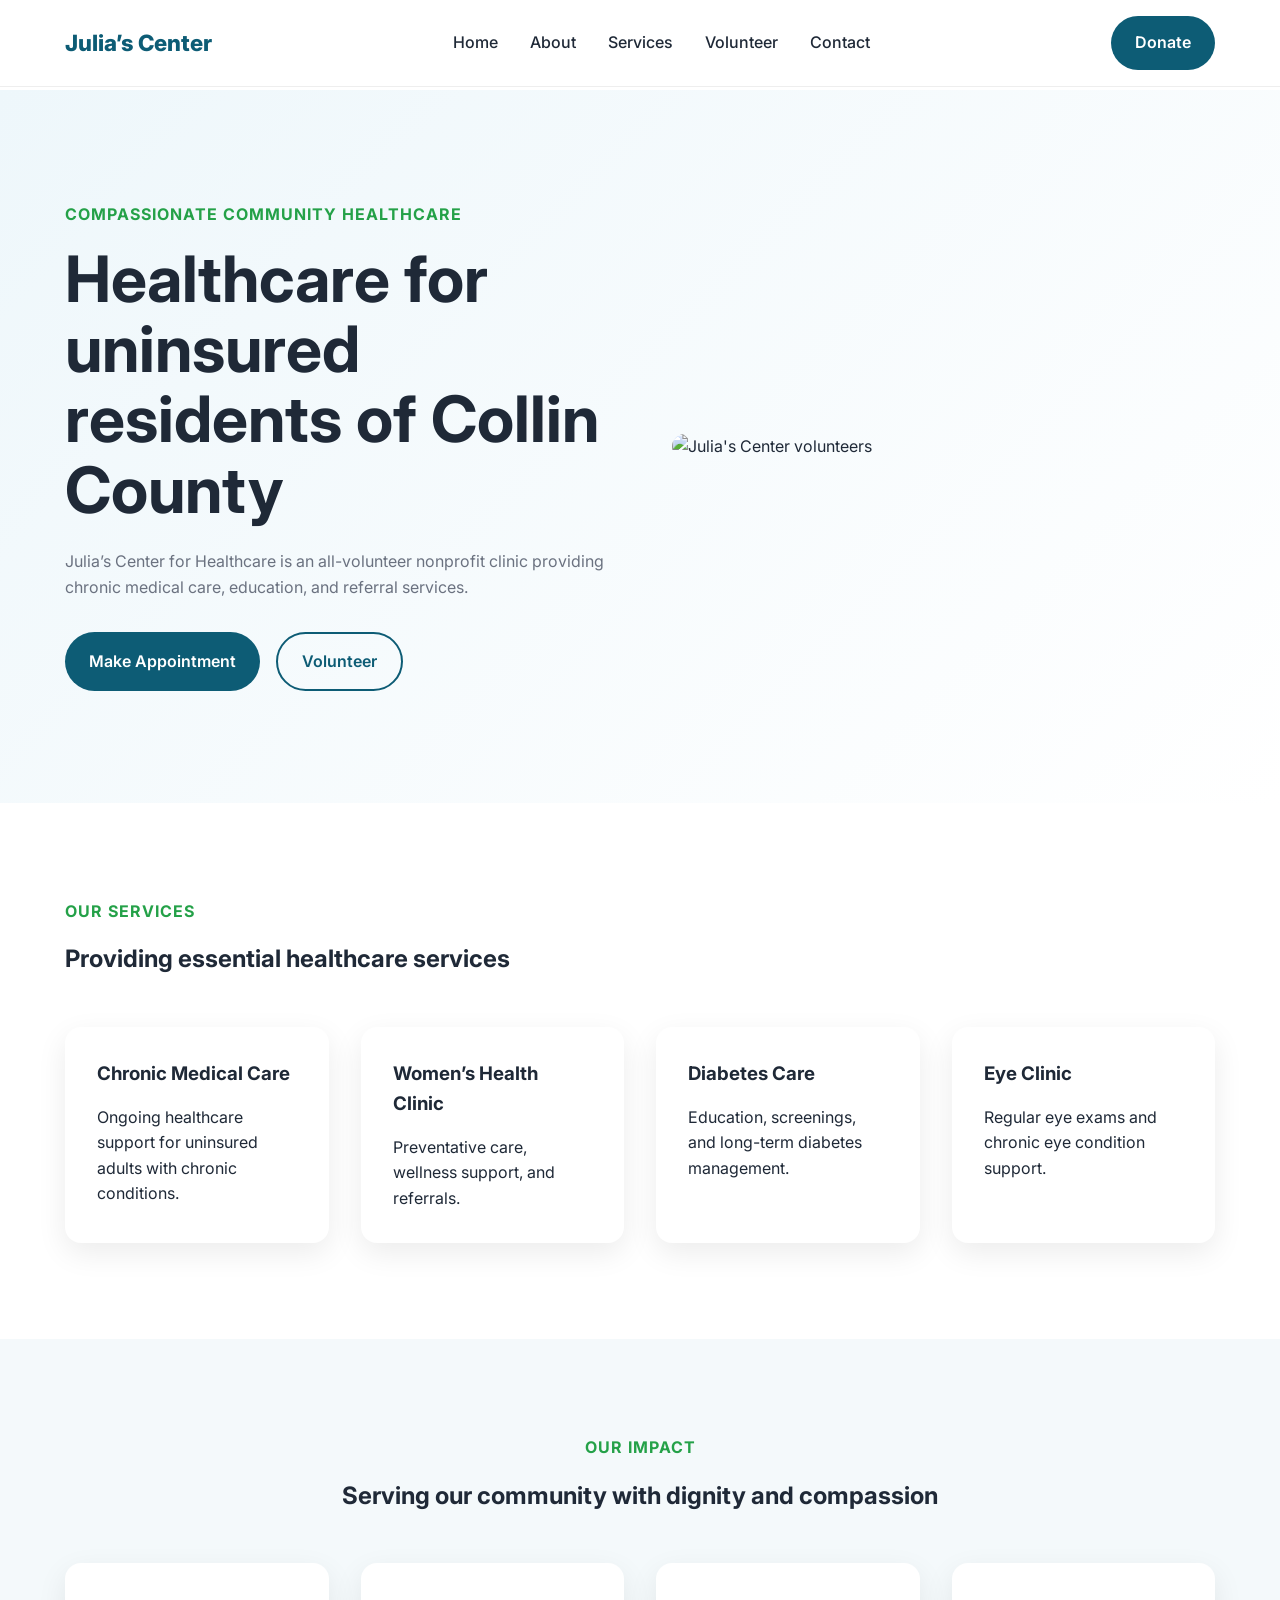
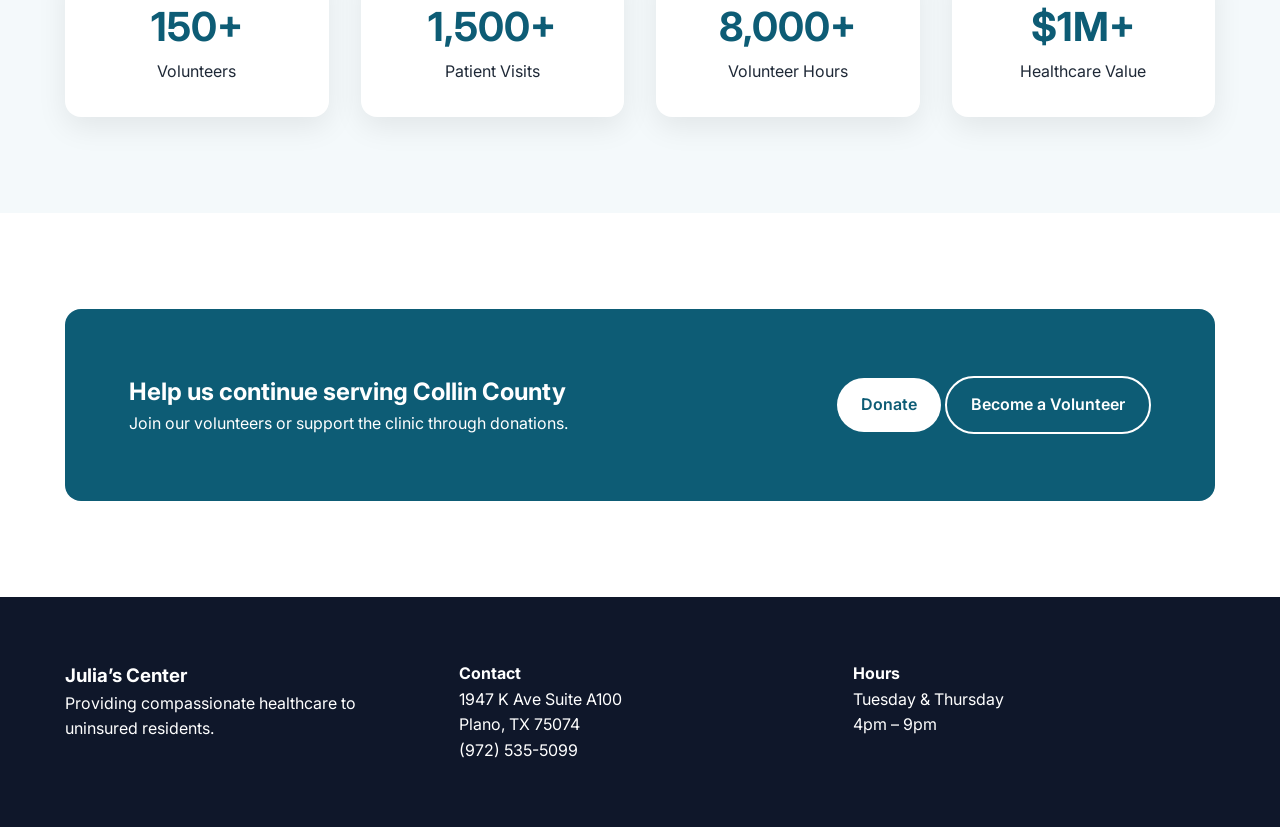
==== services.html @ 9039cee6 "Navigation fades away" ====
<!DOCTYPE html>
<html lang="en">
<head>
  <meta charset="UTF-8" />
  <meta name="viewport" content="width=device-width, initial-scale=1.0"/>

  <title>Julia's Center for Healthcare</title>

  <meta name="description" content="Healthcare for uninsured residents of Collin County."/>

  <link rel="preconnect" href="https://fonts.googleapis.com">
  <link rel="preconnect" href="https://fonts.gstatic.com" crossorigin= "anonymous">

  <link
    href="https://fonts.googleapis.com/css2?family=Inter:wght@400;500;600;700;800&display=swap" rel="stylesheet"/>

  <link rel="stylesheet" href="indexStyles.css" />
</head>

<body>

  <!-- HEADER -->
  <header class="header">
    <div class="container nav-wrapper">

      <a href="#" class="logo">
        Julia’s Center
      </a>

      <nav class="nav">
        <a href="index.html">Home</a>
        <a href="#">About</a>
        <a href="services.html">Services</a>
        <a href="#">Volunteer</a>
        <a href="#">Contact</a>
      </nav>

      <a href="#" class="btn btn-primary">
        Donate
      </a>

    </div>
  </header>

  <!-- HERO -->
  <section class="hero">

    <div class="container hero-grid">

      <div class="hero-content">

        <span class="eyebrow">
          Compassionate Community Healthcare
        </span>

        <h1>
          Healthcare for uninsured residents of Collin County
        </h1>

        <p>
          Julia’s Center for Healthcare is an all-volunteer nonprofit clinic
          providing chronic medical care, education, and referral services.
        </p>

        <div class="hero-buttons">
          <a href="#" class="btn btn-primary">
            Make Appointment
          </a>

          <a href="#" class="btn btn-secondary">
            Volunteer
          </a>
        </div>

      </div>

      <div class="hero-image">
        <img
          src="images/clinic.jpg"
          alt="Julia's Center volunteers"
        />
      </div>

    </div>

  </section>

  <!-- SERVICES -->
  <section class="services">

    <div class="container">

      <div class="section-heading">
        <span class="eyebrow">Our Services</span>

        <h2>
          Providing essential healthcare services
        </h2>
      </div>

      <div class="service-grid">

        <article class="card">
          <h3>Chronic Medical Care</h3>

          <p>
            Ongoing healthcare support for uninsured adults with chronic conditions.
          </p>
        </article>

        <article class="card">
          <h3>Women’s Health Clinic</h3>

          <p>
            Preventative care, wellness support, and referrals.
          </p>
        </article>

        <article class="card">
          <h3>Diabetes Care</h3>

          <p>
            Education, screenings, and long-term diabetes management.
          </p>
        </article>

        <article class="card">
          <h3>Eye Clinic</h3>

          <p>
            Regular eye exams and chronic eye condition support.
          </p>
        </article>

      </div>

    </div>

  </section>

  <!-- IMPACT -->
  <section class="impact">

    <div class="container">

      <div class="section-heading center">
        <span class="eyebrow">Our Impact</span>

        <h2>
          Serving our community with dignity and compassion
        </h2>
      </div>

      <div class="stats-grid">

        <div class="stat-card">
          <h3>150+</h3>
          <p>Volunteers</p>
        </div>

        <div class="stat-card">
          <h3>1,500+</h3>
          <p>Patient Visits</p>
        </div>

        <div class="stat-card">
          <h3>8,000+</h3>
          <p>Volunteer Hours</p>
        </div>

        <div class="stat-card">
          <h3>$1M+</h3>
          <p>Healthcare Value</p>
        </div>

      </div>

    </div>

  </section>

  <!-- CTA -->
  <section class="cta">

    <div class="container cta-box">

      <div>
        <h2>
          Help us continue serving Collin County
        </h2>

        <p>
          Join our volunteers or support the clinic through donations.
        </p>
      </div>

      <div class="cta-buttons">
        <a href="#" class="btn btn-light">
          Donate
        </a>

        <a href="#" class="btn btn-outline">
          Become a Volunteer
        </a>
      </div>

    </div>

  </section>

  <!-- FOOTER -->
  <footer class="footer">

    <div class="container footer-grid">

      <div>
        <h3>Julia’s Center</h3>

        <p>
          Providing compassionate healthcare to uninsured residents.
        </p>
      </div>

      <div>
        <h4>Contact</h4>

        <p>1947 K Ave Suite A100</p>
        <p>Plano, TX 75074</p>
        <p>(972) 535-5099</p>
      </div>

      <div>
        <h4>Hours</h4>

        <p>Tuesday & Thursday</p>
        <p>4pm – 9pm</p>
      </div>

    </div>

  </footer>

</body>
</html>
---- indexStyles.css ----
/* indexStyles.css */

:root {
  --primary: #0d5c75;
  --secondary: #f4f9fb;
  --accent: #24a148;
  --dark: #1f2937;
  --gray: #6b7280;
  --white: #ffffff;

  --radius: 16px;

  --shadow:
    0 10px 30px rgba(0, 0, 0, 0.08);
}

/* RESET */

* {
  margin: 0;
  padding: 0;
  box-sizing: border-box;
}

html {
  scroll-behavior: smooth;
}

body {
  font-family: "Inter", sans-serif;
  color: var(--dark);
  line-height: 1.6;
  background: #fff;

  /* prevents fixed header overlap */
  padding-top: 90px;
}

img {
  width: 100%;
  display: block;
  border-radius: var(--radius);
}

a {
  text-decoration: none;
}

.container {
  width: min(1150px, 90%);
  margin-inline: auto;
}

/* HEADER */

.header {
  position: fixed;

  top: 0;
  left: 0;

  width: 100%;

  z-index: 1000;

  background: rgba(255,255,255,0.95);

  backdrop-filter: blur(12px);

  border-bottom: 1px solid #eee;

  transition:
    transform 0.35s ease,
    background 0.3s ease;
}

/* hide on scroll */
.header.hide {
  transform: translateY(-100%);
}

/* show when hovered */
.header:hover {
  transform: translateY(0);
}

.nav-wrapper {
  display: flex;

  align-items: center;
  justify-content: space-between;

  padding: 1rem 0;
}

.logo {
  font-size: 1.4rem;
  font-weight: 800;

  color: var(--primary);
}

.nav {
  display: flex;
  gap: 2rem;
}

.nav a {
  color: var(--dark);
  font-weight: 500;

  transition: 0.2s ease;
}

.nav a:hover {
  color: var(--primary);
}

/* BUTTONS */

.btn {
  display: inline-flex;

  align-items: center;
  justify-content: center;

  padding: 0.9rem 1.5rem;

  border-radius: 999px;

  font-weight: 600;

  transition: 0.3s ease;
}

.btn-primary {
  background: var(--primary);
  color: white;
}

.btn-primary:hover {
  background: #09485d;
}

.btn-secondary {
  border: 2px solid var(--primary);
  color: var(--primary);
}

.btn-secondary:hover {
  background: var(--primary);
  color: white;
}

.btn-light {
  background: white;
  color: var(--primary);
}

.btn-outline {
  border: 2px solid white;
  color: white;
}

/* HERO */

.hero {
  padding: 7rem 0;

  background:
    linear-gradient(
      135deg,
      #eef7fb,
      #ffffff
    );
}

.hero-grid {
  display: grid;

  grid-template-columns: 1fr 1fr;

  gap: 4rem;

  align-items: center;
}

.hero-content h1 {
  font-size: clamp(2.5rem, 5vw, 4.5rem);

  line-height: 1.1;

  margin-bottom: 1.5rem;
}

.hero-content p {
  color: var(--gray);

  margin-bottom: 2rem;

  max-width: 600px;
}

.eyebrow {
  display: inline-block;

  margin-bottom: 1rem;

  color: var(--accent);

  font-weight: 700;

  text-transform: uppercase;

  letter-spacing: 1px;
}

.hero-buttons {
  display: flex;
  gap: 1rem;
}

/* SECTIONS */

section {
  padding: 6rem 0;
}

.section-heading {
  margin-bottom: 3rem;
}

.section-heading.center {
  text-align: center;
}

/* SERVICES */

.services {
  background: white;
}

.service-grid {
  display: grid;

  grid-template-columns:
    repeat(auto-fit, minmax(250px, 1fr));

  gap: 2rem;
}

.card {
  background: white;

  padding: 2rem;

  border-radius: var(--radius);

  box-shadow: var(--shadow);

  transition: 0.3s ease;
}

.card:hover {
  transform: translateY(-5px);
}

.card h3 {
  margin-bottom: 1rem;
}

/* IMPACT */

.impact {
  background: var(--secondary);
}

.stats-grid {
  display: grid;

  grid-template-columns:
    repeat(auto-fit, minmax(200px, 1fr));

  gap: 2rem;
}

.stat-card {
  background: white;

  padding: 2rem;

  border-radius: var(--radius);

  text-align: center;

  box-shadow: var(--shadow);
}

.stat-card h3 {
  font-size: 2.5rem;
  color: var(--primary);
}

/* CTA */

.cta-box {
  background: var(--primary);

  color: white;

  border-radius: var(--radius);

  padding: 4rem;

  display: flex;

  justify-content: space-between;
  align-items: center;

  gap: 2rem;
}

/* FOOTER */

.footer {
  background: #0f172a;

  color: white;

  padding: 4rem 0;
}

.footer-grid {
  display: grid;

  grid-template-columns:
    repeat(auto-fit, minmax(250px, 1fr));

  gap: 2rem;
}

/* MOBILE */

@media (max-width: 900px) {

  .hero-grid,
  .cta-box {
    grid-template-columns: 1fr;

    flex-direction: column;
  }

  .nav {
    display: none;
  }

  .hero {
    padding: 4rem 0;
  }

  .hero-buttons {
    flex-direction: column;
  }

  .cta-buttons {
    width: 100%;

    display: flex;

    flex-direction: column;
  }

  .btn {
    width: 100%;
  }
}
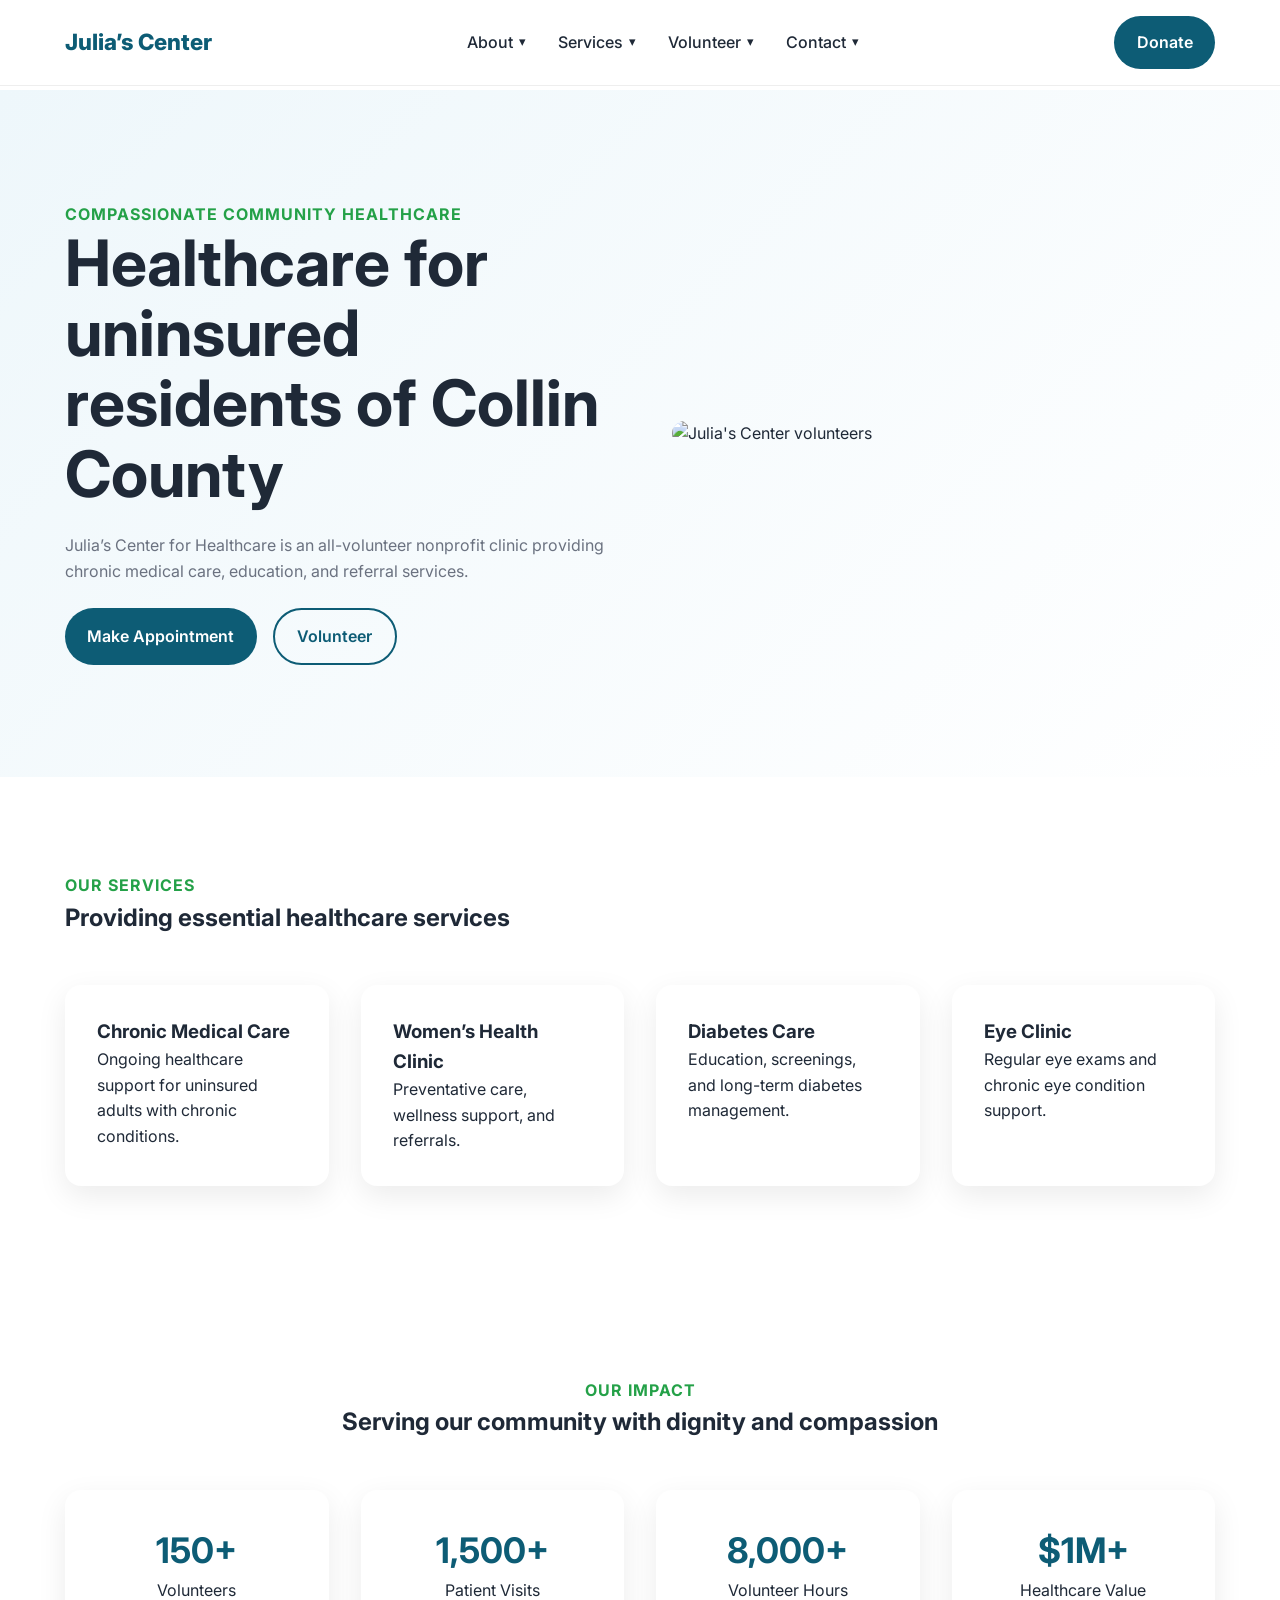
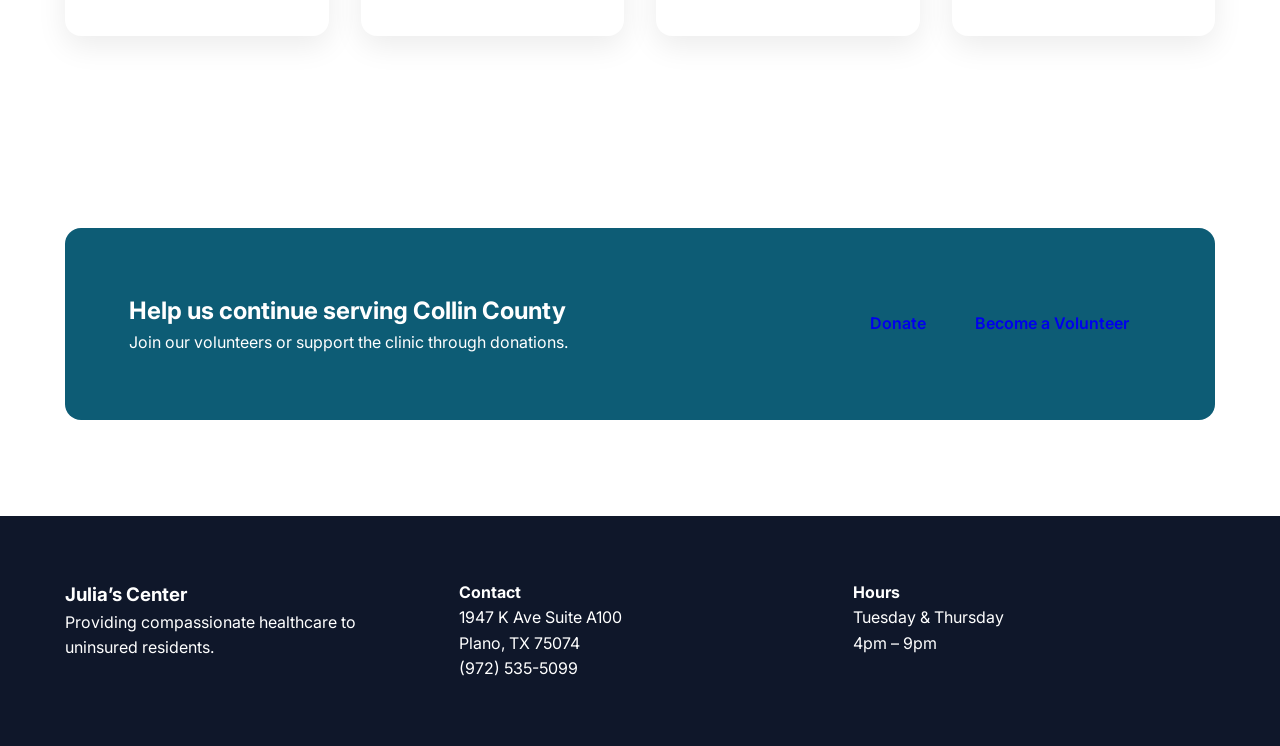
==== commit aaf2f8e6: "Creating services.html , updating indexStyles sheet and index.html, adding drop down menu functional" ====
--- a/services.html
+++ b/services.html
@@ -19,28 +19,90 @@
 
 <body>
 
-  <!-- HEADER -->
-  <header class="header">
-    <div class="container nav-wrapper">
-
-      <a href="#" class="logo">
-        Julia’s Center
-      </a>
-
-      <nav class="nav">
-        <a href="index.html">Home</a>
-        <a href="#">About</a>
-        <a href="services.html">Services</a>
-        <a href="#">Volunteer</a>
-        <a href="#">Contact</a>
-      </nav>
-
-      <a href="#" class="btn btn-primary">
-        Donate
-      </a>
-
-    </div>
-  </header>
+<!-- HEADER -->
+<header class="header">
+
+  <div class="container nav-wrapper">
+
+    <!-- LOGO -->
+    <a href="index.html" class="logo">
+      Julia’s Center
+    </a>
+
+    <!-- NAVIGATION -->
+    <nav class="nav">
+
+      <!-- ABOUT -->
+      <div class="dropdown">
+
+        <a href="about.html" class="dropdown-link">
+          About
+        </a>
+
+        <div class="dropdown-menu">
+          <a href="about.html">Our Mission</a>
+          <a href="about.html">Our History</a>
+          <a href="about.html">Leadership</a>
+        </div>
+
+      </div>
+
+      <!-- SERVICES -->
+      <div class="dropdown">
+
+        <a href="services.html" class="dropdown-link">
+          Services
+        </a>
+
+        <div class="dropdown-menu">
+          <a href="services.html">Chronic Care</a>
+          <a href="services.html">Women's Health</a>
+          <a href="services.html">Diabetes Care</a>
+          <a href="services.html">Eye Clinic</a>
+        </div>
+
+      </div>
+
+      <!-- VOLUNTEER -->
+      <div class="dropdown">
+
+        <a href="volunteer.html" class="dropdown-link">
+          Volunteer
+        </a>
+
+        <div class="dropdown-menu">
+          <a href="volunteer.html">Medical Volunteers</a>
+          <a href="volunteer.html">Community Support</a>
+          <a href="volunteer.html">Donate Time</a>
+        </div>
+
+      </div>
+
+      <!-- CONTACT -->
+      <div class="dropdown">
+
+        <a href="contact.html" class="dropdown-link">
+          Contact
+        </a>
+
+        <div class="dropdown-menu">
+          <a href="contact.html">Location</a>
+          <a href="contact.html">Hours</a>
+          <a href="contact.html">Appointments</a>
+        </div>
+
+      </div>
+
+    </nav>
+
+    <!-- BUTTON -->
+    <a href="donate.html" class="btn btn-primary">
+      Donate
+    </a>
+
+  </div>
+
+</header>
 
   <!-- HERO -->
   <section class="hero">
--- a/indexStyles.css
+++ b/indexStyles.css
@@ -1,5 +1,3 @@
-/* indexStyles.css */
-
 :root {
   --primary: #0d5c75;
   --secondary: #f4f9fb;
@@ -9,13 +7,10 @@
   --white: #ffffff;
 
   --radius: 16px;
-
-  --shadow:
-    0 10px 30px rgba(0, 0, 0, 0.08);
+  --shadow: 0 10px 30px rgba(0, 0, 0, 0.08);
 }
 
 /* RESET */
-
 * {
   margin: 0;
   padding: 0;
@@ -31,9 +26,11 @@
   color: var(--dark);
   line-height: 1.6;
   background: #fff;
-
-  /* prevents fixed header overlap */
   padding-top: 90px;
+}
+
+a {
+  text-decoration: none;
 }
 
 img {
@@ -42,61 +39,38 @@
   border-radius: var(--radius);
 }
 
-a {
-  text-decoration: none;
-}
-
 .container {
   width: min(1150px, 90%);
   margin-inline: auto;
 }
 
 /* HEADER */
-
 .header {
   position: fixed;
-
   top: 0;
-  left: 0;
-
   width: 100%;
-
   z-index: 1000;
-
   background: rgba(255,255,255,0.95);
-
   backdrop-filter: blur(12px);
-
   border-bottom: 1px solid #eee;
-
-  transition:
-    transform 0.35s ease,
-    background 0.3s ease;
-}
-
-/* hide on scroll */
+  transition: transform 0.35s ease;
+}
+
 .header.hide {
   transform: translateY(-100%);
 }
 
-/* show when hovered */
-.header:hover {
-  transform: translateY(0);
-}
-
+/* NAV */
 .nav-wrapper {
   display: flex;
-
-  align-items: center;
   justify-content: space-between;
-
+  align-items: center;
   padding: 1rem 0;
 }
 
 .logo {
+  font-weight: 800;
   font-size: 1.4rem;
-  font-weight: 800;
-
   color: var(--primary);
 }
 
@@ -108,29 +82,79 @@
 .nav a {
   color: var(--dark);
   font-weight: 500;
-
+}
+
+.nav a:hover {
+  color: var(--primary);
+}
+
+/* DROPDOWN */
+.dropdown {
+  position: relative;
+}
+
+.dropdown-link {
+  display: inline-flex;
+  align-items: center;
+  gap: 6px;
+  color: var(--dark);
+  font-weight: 500;
+}
+
+.dropdown-link::after {
+  content: "▾";
+  font-size: 0.8rem;
+  transition: transform 0.2s ease;
+}
+
+.dropdown:hover .dropdown-link::after {
+  transform: rotate(180deg);
+}
+
+.dropdown-menu {
+  position: absolute;
+  top: 140%;
+  left: 0;
+  min-width: 200px;
+
+  background: #fff;
+  border-radius: 12px;
+  box-shadow: var(--shadow);
+
+  padding: 0.6rem;
+
+  opacity: 0;
+  visibility: hidden;
+  transform: translateY(10px);
   transition: 0.2s ease;
 }
 
-.nav a:hover {
+.dropdown:hover .dropdown-menu {
+  opacity: 1;
+  visibility: visible;
+  transform: translateY(0);
+}
+
+.dropdown-menu a {
+  display: block;
+  padding: 0.7rem 1rem;
+  border-radius: 10px;
+  color: var(--dark);
+}
+
+.dropdown-menu a:hover {
+  background: var(--secondary);
   color: var(--primary);
 }
 
 /* BUTTONS */
-
 .btn {
   display: inline-flex;
-
   align-items: center;
   justify-content: center;
-
-  padding: 0.9rem 1.5rem;
-
+  padding: 0.85rem 1.4rem;
   border-radius: 999px;
-
   font-weight: 600;
-
-  transition: 0.3s ease;
 }
 
 .btn-primary {
@@ -152,67 +176,28 @@
   color: white;
 }
 
-.btn-light {
-  background: white;
-  color: var(--primary);
-}
-
-.btn-outline {
-  border: 2px solid white;
-  color: white;
-}
-
 /* HERO */
-
 .hero {
   padding: 7rem 0;
-
-  background:
-    linear-gradient(
-      135deg,
-      #eef7fb,
-      #ffffff
-    );
+  background: linear-gradient(135deg, #eef7fb, #fff);
 }
 
 .hero-grid {
   display: grid;
-
   grid-template-columns: 1fr 1fr;
-
   gap: 4rem;
-
   align-items: center;
 }
 
 .hero-content h1 {
   font-size: clamp(2.5rem, 5vw, 4.5rem);
-
   line-height: 1.1;
-
-  margin-bottom: 1.5rem;
 }
 
 .hero-content p {
   color: var(--gray);
-
-  margin-bottom: 2rem;
-
+  margin: 1.5rem 0;
   max-width: 600px;
-}
-
-.eyebrow {
-  display: inline-block;
-
-  margin-bottom: 1rem;
-
-  color: var(--accent);
-
-  font-weight: 700;
-
-  text-transform: uppercase;
-
-  letter-spacing: 1px;
 }
 
 .hero-buttons {
@@ -221,7 +206,6 @@
 }
 
 /* SECTIONS */
-
 section {
   padding: 6rem 0;
 }
@@ -234,143 +218,84 @@
   text-align: center;
 }
 
-/* SERVICES */
-
-.services {
-  background: white;
-}
-
-.service-grid {
+.eyebrow {
+  color: var(--accent);
+  font-weight: 700;
+  text-transform: uppercase;
+  letter-spacing: 1px;
+}
+
+/* GRIDS */
+.service-grid,
+.stats-grid {
   display: grid;
-
-  grid-template-columns:
-    repeat(auto-fit, minmax(250px, 1fr));
-
   gap: 2rem;
-}
-
-.card {
-  background: white;
-
+  grid-template-columns: repeat(auto-fit, minmax(220px, 1fr));
+}
+
+/* CARDS */
+.card,
+.stat-card {
+  background: #fff;
   padding: 2rem;
-
   border-radius: var(--radius);
-
   box-shadow: var(--shadow);
-
-  transition: 0.3s ease;
 }
 
 .card:hover {
   transform: translateY(-5px);
 }
 
-.card h3 {
-  margin-bottom: 1rem;
-}
-
-/* IMPACT */
-
-.impact {
-  background: var(--secondary);
-}
-
-.stats-grid {
-  display: grid;
-
-  grid-template-columns:
-    repeat(auto-fit, minmax(200px, 1fr));
-
-  gap: 2rem;
-}
-
 .stat-card {
-  background: white;
-
-  padding: 2rem;
-
-  border-radius: var(--radius);
-
   text-align: center;
-
-  box-shadow: var(--shadow);
 }
 
 .stat-card h3 {
-  font-size: 2.5rem;
+  font-size: 2.2rem;
   color: var(--primary);
 }
 
 /* CTA */
-
 .cta-box {
   background: var(--primary);
-
   color: white;
-
+  padding: 4rem;
   border-radius: var(--radius);
-
-  padding: 4rem;
-
   display: flex;
-
   justify-content: space-between;
   align-items: center;
-
   gap: 2rem;
 }
 
 /* FOOTER */
-
 .footer {
   background: #0f172a;
-
   color: white;
-
   padding: 4rem 0;
 }
 
 .footer-grid {
   display: grid;
-
-  grid-template-columns:
-    repeat(auto-fit, minmax(250px, 1fr));
-
   gap: 2rem;
+  grid-template-columns: repeat(auto-fit, minmax(250px, 1fr));
 }
 
 /* MOBILE */
-
 @media (max-width: 900px) {
-
-  .hero-grid,
-  .cta-box {
+  .hero-grid {
     grid-template-columns: 1fr;
-
-    flex-direction: column;
   }
 
   .nav {
     display: none;
   }
 
-  .hero {
-    padding: 4rem 0;
-  }
-
   .hero-buttons {
     flex-direction: column;
   }
 
-  .cta-buttons {
-    width: 100%;
-
-    display: flex;
-
+  .cta-box {
     flex-direction: column;
-  }
-
-  .btn {
-    width: 100%;
+    text-align: center;
   }
 }
